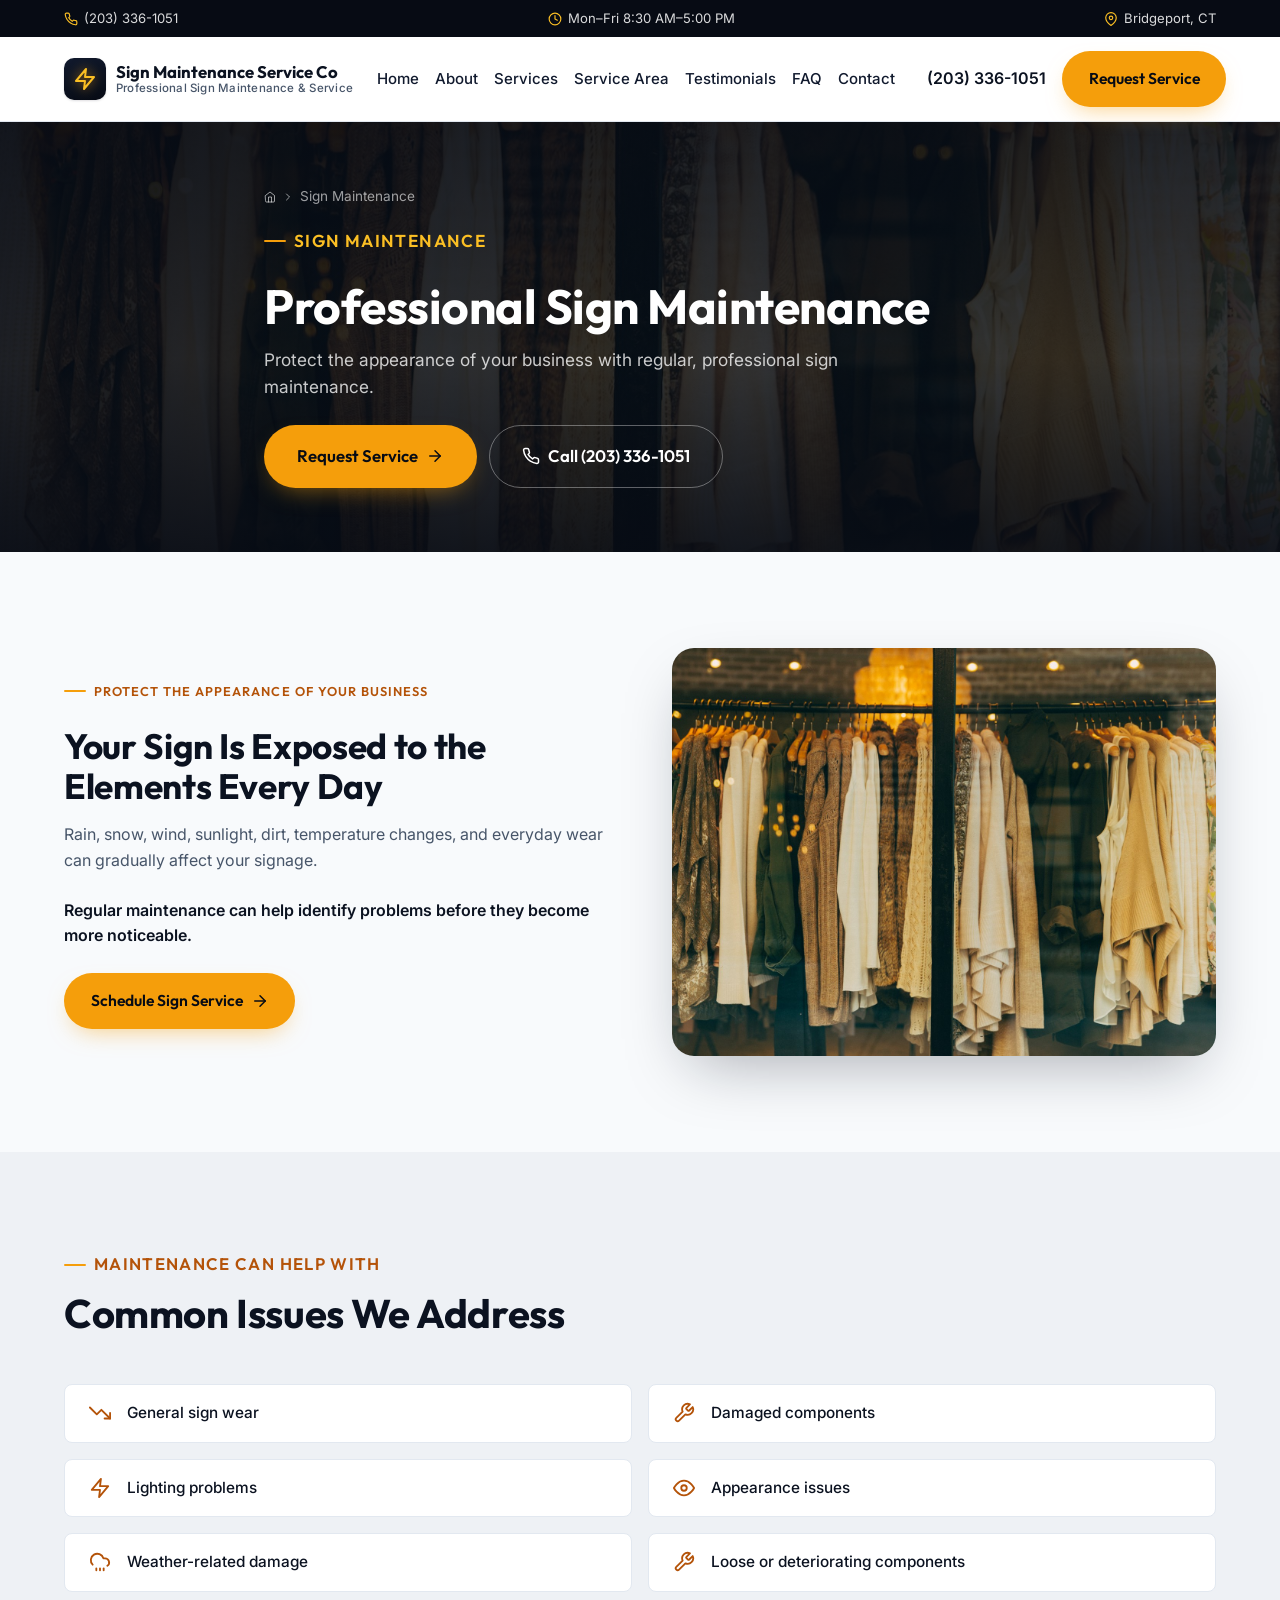
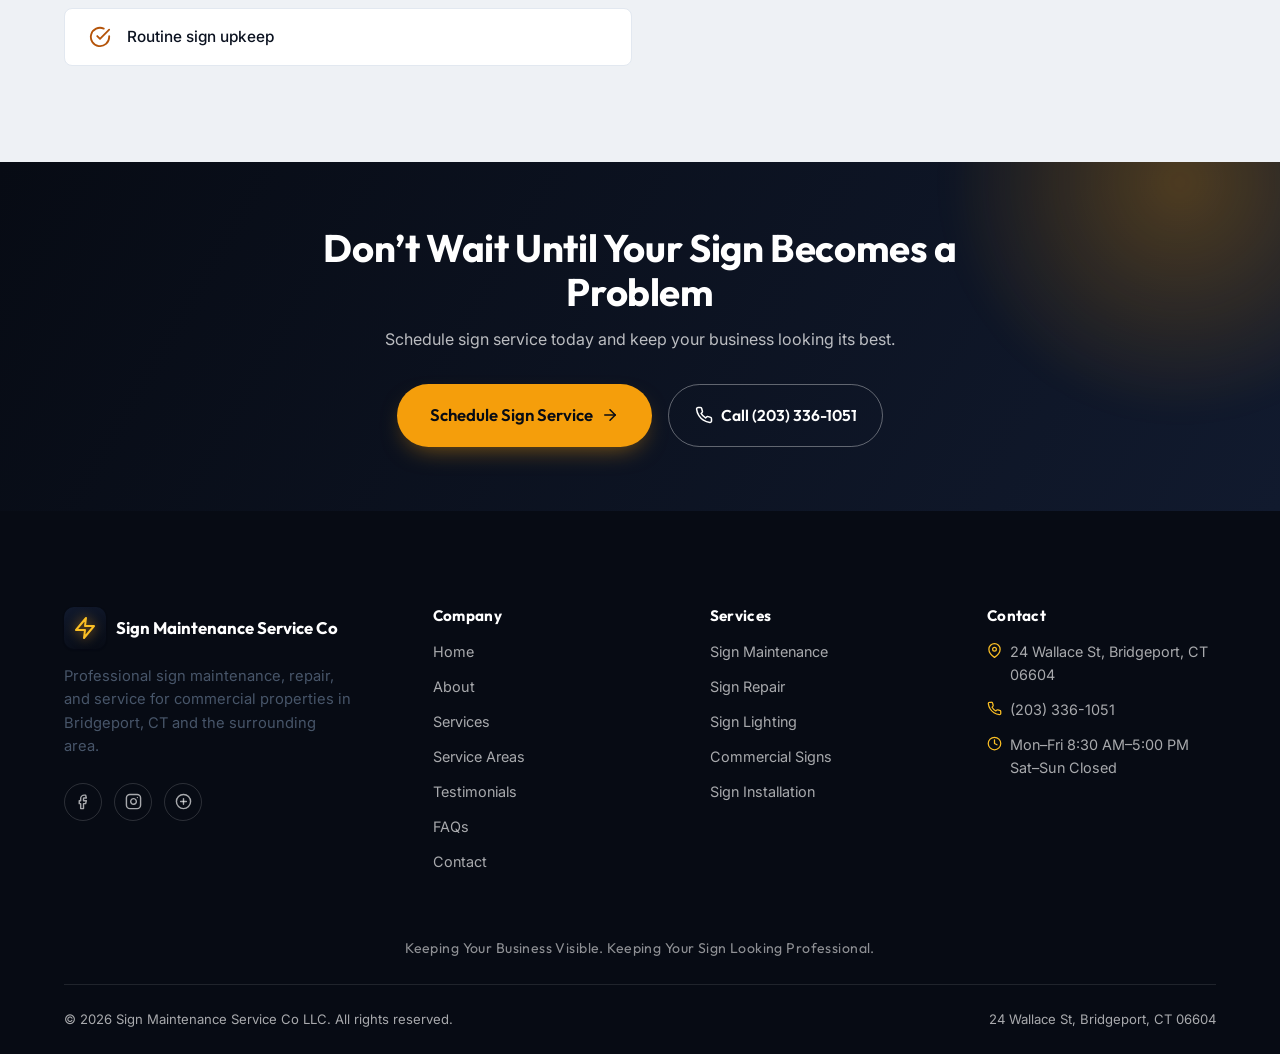
==== sign-maintenance.html @ dc0168ef "Initial commit: Sign Maintenance Service Co LLC website Static marketing site with mobile-responsive" ====
<!DOCTYPE html>
<html lang="en">
<head>
<meta charset="UTF-8" />
  <meta name="viewport" content="width=device-width, initial-scale=1.0" />
  <title>Sign Maintenance Bridgeport CT | Sign Maintenance Service Co LLC</title>
  <meta name="description" content="Professional sign maintenance in Bridgeport, CT. Routine upkeep that helps prevent wear, lighting problems, and weather damage before they become bigger issues." />
  <link rel="canonical" href="https://signmaintenanceservice.com/sign-maintenance.html" />
  <meta property="og:type" content="website" />
  <meta property="og:title" content="Sign Maintenance Bridgeport CT | Sign Maintenance Service Co LLC" />
  <meta property="og:description" content="Professional sign maintenance in Bridgeport, CT. Routine upkeep that helps prevent wear, lighting problems, and weather damage before they become bigger issues." />
  <meta property="og:image" content="images/storefront-night.jpg" />
  <meta name="theme-color" content="#0b1220" />
  <link rel="icon" href="data:image/svg+xml,%3Csvg xmlns='http://www.w3.org/2000/svg' viewBox='0 0 24 24'%3E%3Crect width='24' height='24' rx='6' fill='%230b1220'/%3E%3Cpath d='M8 15l3-8 3 8M9 12.5h4' stroke='%23f59e0b' stroke-width='1.8' fill='none' stroke-linecap='round' stroke-linejoin='round'/%3E%3C/svg%3E" />
  <link rel="preconnect" href="https://fonts.googleapis.com" />
  <link rel="preconnect" href="https://fonts.gstatic.com" crossorigin />
  <link href="https://fonts.googleapis.com/css2?family=Outfit:wght@400;500;600;700;800&family=Inter:wght@400;500;600;700&display=swap" rel="stylesheet" />
  <link rel="stylesheet" href="css/style.css" />
  <noscript><style>.reveal,.reveal-item{opacity:1!important;transform:none!important;}</style></noscript>
</head>
<body>
  <a class="skip-link" href="#main">Skip to content</a>

  <div class="top-strip">
    <div class="container">
      <a class="top-strip__item" href="tel:+12033361051">
        <svg viewBox="0 0 24 24" fill="none" stroke="currentColor" stroke-width="2" stroke-linecap="round" stroke-linejoin="round" aria-hidden="true"><path d="M22 16.92v3a2 2 0 0 1-2.18 2 19.79 19.79 0 0 1-8.63-3.07 19.5 19.5 0 0 1-6-6 19.79 19.79 0 0 1-3.07-8.67A2 2 0 0 1 4.11 2h3a2 2 0 0 1 2 1.72c.127.96.361 1.903.7 2.81a2 2 0 0 1-.45 2.11L8.09 9.91a16 16 0 0 0 6 6l1.27-1.27a2 2 0 0 1 2.11-.45c.907.339 1.85.573 2.81.7A2 2 0 0 1 22 16.92z"/></svg>
        <span>(203) 336-1051</span>
      </a>
      <span class="top-strip__item top-strip__hours">
        <svg viewBox="0 0 24 24" fill="none" stroke="currentColor" stroke-width="2" stroke-linecap="round" stroke-linejoin="round" aria-hidden="true"><circle cx="12" cy="12" r="10"/><polyline points="12 6 12 12 16 14"/></svg>
        <span>Mon&ndash;Fri 8:30 AM&ndash;5:00 PM</span>
      </span>
      <a class="top-strip__item" href="contact.html">
        <svg viewBox="0 0 24 24" fill="none" stroke="currentColor" stroke-width="2" stroke-linecap="round" stroke-linejoin="round" aria-hidden="true"><path d="M21 10c0 7-9 13-9 13s-9-6-9-13a9 9 0 0 1 18 0z"/><circle cx="12" cy="10" r="3"/></svg>
        <span>Bridgeport, CT</span>
      </a>
    </div>
  </div>

  <header class="site-header">
    <div class="container">
      <a class="brand" href="index.html">
        <span class="brand__mark"><svg viewBox="0 0 24 24" fill="none" stroke="currentColor" stroke-width="2" stroke-linecap="round" stroke-linejoin="round" aria-hidden="true"><polygon points="13 2 3 14 12 14 11 22 21 10 12 10 13 2"/></svg></span>
        <span class="brand__text">
          Sign Maintenance Service Co
          <small>Professional Sign Maintenance &amp; Service</small>
        </span>
      </a>

      <nav class="nav-desktop" aria-label="Primary">
        <ul>
            <li><a href="index.html">Home</a></li>
            <li><a href="about.html">About</a></li>
            <li><a href="services.html">Services</a></li>
            <li><a href="service-area.html">Service Area</a></li>
            <li><a href="testimonials.html">Testimonials</a></li>
            <li><a href="faq.html">FAQ</a></li>
            <li><a href="contact.html">Contact</a></li>
        </ul>
      </nav>

      <div class="header-actions">
        <a class="header-call" href="tel:+12033361051">
          <svg viewBox="0 0 24 24" fill="none" stroke="currentColor" stroke-width="2" stroke-linecap="round" stroke-linejoin="round" aria-hidden="true"><path d="M22 16.92v3a2 2 0 0 1-2.18 2 19.79 19.79 0 0 1-8.63-3.07 19.5 19.5 0 0 1-6-6 19.79 19.79 0 0 1-3.07-8.67A2 2 0 0 1 4.11 2h3a2 2 0 0 1 2 1.72c.127.96.361 1.903.7 2.81a2 2 0 0 1-.45 2.11L8.09 9.91a16 16 0 0 0 6 6l1.27-1.27a2 2 0 0 1 2.11-.45c.907.339 1.85.573 2.81.7A2 2 0 0 1 22 16.92z"/></svg>
          <span>(203) 336-1051</span>
        </a>
        <a class="btn btn-primary" href="contact.html">Request Service</a>
        <button class="nav-toggle" aria-label="Open menu" aria-expanded="false" aria-controls="mobile-nav">
          <svg class="icon-open" viewBox="0 0 24 24" fill="none" stroke="currentColor" stroke-width="2" stroke-linecap="round" stroke-linejoin="round" aria-hidden="true"><line x1="3" y1="12" x2="21" y2="12"/><line x1="3" y1="6" x2="21" y2="6"/><line x1="3" y1="18" x2="21" y2="18"/></svg>
          <svg class="icon-close" viewBox="0 0 24 24" fill="none" stroke="currentColor" stroke-width="2" stroke-linecap="round" stroke-linejoin="round" aria-hidden="true"><line x1="18" y1="6" x2="6" y2="18"/><line x1="6" y1="6" x2="18" y2="18"/></svg>
        </button>
      </div>
    </div>
  </header>

  <nav class="mobile-nav" id="mobile-nav" aria-label="Mobile">
    <ul>
            <li><a href="index.html">Home</a></li>
            <li><a href="about.html">About</a></li>
            <li><a href="services.html">Services</a></li>
            <li><a href="service-area.html">Service Area</a></li>
            <li><a href="testimonials.html">Testimonials</a></li>
            <li><a href="faq.html">FAQ</a></li>
            <li><a href="contact.html">Contact</a></li>
    </ul>
    <div class="mobile-nav__cta">
      <a class="btn btn-primary btn-block" href="contact.html">Request Service</a>
      <a class="btn btn-outline btn-block" href="tel:+12033361051"><svg viewBox="0 0 24 24" fill="none" stroke="currentColor" stroke-width="2" stroke-linecap="round" stroke-linejoin="round" aria-hidden="true"><path d="M22 16.92v3a2 2 0 0 1-2.18 2 19.79 19.79 0 0 1-8.63-3.07 19.5 19.5 0 0 1-6-6 19.79 19.79 0 0 1-3.07-8.67A2 2 0 0 1 4.11 2h3a2 2 0 0 1 2 1.72c.127.96.361 1.903.7 2.81a2 2 0 0 1-.45 2.11L8.09 9.91a16 16 0 0 0 6 6l1.27-1.27a2 2 0 0 1 2.11-.45c.907.339 1.85.573 2.81.7A2 2 0 0 1 22 16.92z"/></svg> Call (203) 336-1051</a>
    </div>
  </nav>

  <main id="main">
    <section class="page-banner">
      <div class="page-banner__bg" style="background-image:url('images/storefront-night.jpg')"></div>
      <div class="container">
        <div class="breadcrumb">
          <a href="index.html"><svg viewBox="0 0 24 24" fill="none" stroke="currentColor" stroke-width="2" stroke-linecap="round" stroke-linejoin="round" aria-hidden="true"><path d="M3 9l9-7 9 7v11a2 2 0 0 1-2 2H5a2 2 0 0 1-2-2z"/><polyline points="9 22 9 12 15 12 15 22"/></svg></a>
          <svg viewBox="0 0 24 24" fill="none" stroke="currentColor" stroke-width="2" stroke-linecap="round" stroke-linejoin="round" aria-hidden="true"><polyline points="9 18 15 12 9 6"/></svg>
          <span>Sign Maintenance</span>
        </div>
        <p class="eyebrow">Sign Maintenance</p>
        <h1>Professional Sign Maintenance</h1>
        <p>Protect the appearance of your business with regular, professional sign maintenance.</p>
        <div class="btn-row"><a class="btn btn-primary btn-lg" href="contact.html">Request Service <svg viewBox="0 0 24 24" fill="none" stroke="currentColor" stroke-width="2" stroke-linecap="round" stroke-linejoin="round" aria-hidden="true"><line x1="5" y1="12" x2="19" y2="12"/><polyline points="12 5 19 12 12 19"/></svg></a><a class="btn btn-outline btn-lg" href="tel:+12033361051"><svg viewBox="0 0 24 24" fill="none" stroke="currentColor" stroke-width="2" stroke-linecap="round" stroke-linejoin="round" aria-hidden="true"><path d="M22 16.92v3a2 2 0 0 1-2.18 2 19.79 19.79 0 0 1-8.63-3.07 19.5 19.5 0 0 1-6-6 19.79 19.79 0 0 1-3.07-8.67A2 2 0 0 1 4.11 2h3a2 2 0 0 1 2 1.72c.127.96.361 1.903.7 2.81a2 2 0 0 1-.45 2.11L8.09 9.91a16 16 0 0 0 6 6l1.27-1.27a2 2 0 0 1 2.11-.45c.907.339 1.85.573 2.81.7A2 2 0 0 1 22 16.92z"/></svg> Call (203) 336-1051</a></div>
      </div>
    </section>


    <section class="section">
      <div class="container">
        <div class="split reveal">
          <div class="split__body">
            <p class="eyebrow">Protect the Appearance of Your Business</p>
            <h2>Your Sign Is Exposed to the Elements Every Day</h2>
            <p>Rain, snow, wind, sunlight, dirt, temperature changes, and everyday wear can gradually affect your signage.</p>
            <p style="font-weight:600;color:var(--color-navy-900);">Regular maintenance can help identify problems before they become more noticeable.</p>
            <a class="btn btn-primary" href="contact.html">Schedule Sign Service <svg viewBox="0 0 24 24" fill="none" stroke="currentColor" stroke-width="2" stroke-linecap="round" stroke-linejoin="round" aria-hidden="true"><line x1="5" y1="12" x2="19" y2="12"/><polyline points="12 5 19 12 12 19"/></svg></a>
          </div>
          <div class="split__media">
            <img src="images/storefront-night.jpg" alt="Business signage visible after dark" loading="lazy" width="900" height="675" />
          </div>
        </div>
      </div>
    </section>

    <section class="section section-muted" id="inspection">
      <div class="container">
        <div class="section-head reveal">
          <p class="eyebrow">Maintenance Can Help With</p>
          <h2>Common Issues We Address</h2>
        </div>
        <div class="problem-grid reveal-stagger">
                  <div class="problem-item reveal-item"><svg viewBox="0 0 24 24" fill="none" stroke="currentColor" stroke-width="2" stroke-linecap="round" stroke-linejoin="round" aria-hidden="true"><polyline points="23 18 13.5 8.5 8.5 13.5 1 6"/><polyline points="17 18 23 18 23 12"/></svg><span>General sign wear</span></div>
        <div class="problem-item reveal-item"><svg viewBox="0 0 24 24" fill="none" stroke="currentColor" stroke-width="2" stroke-linecap="round" stroke-linejoin="round" aria-hidden="true"><path d="M14.7 6.3a1 1 0 0 0 0 1.4l1.6 1.6a1 1 0 0 0 1.4 0l3.77-3.77a6 6 0 0 1-7.94 7.94l-6.91 6.91a2.12 2.12 0 0 1-3-3l6.91-6.91a6 6 0 0 1 7.94-7.94z"/></svg><span>Damaged components</span></div>
        <div class="problem-item reveal-item"><svg viewBox="0 0 24 24" fill="none" stroke="currentColor" stroke-width="2" stroke-linecap="round" stroke-linejoin="round" aria-hidden="true"><polygon points="13 2 3 14 12 14 11 22 21 10 12 10 13 2"/></svg><span>Lighting problems</span></div>
        <div class="problem-item reveal-item"><svg viewBox="0 0 24 24" fill="none" stroke="currentColor" stroke-width="2" stroke-linecap="round" stroke-linejoin="round" aria-hidden="true"><path d="M1 12s4-8 11-8 11 8 11 8-4 8-11 8-11-8-11-8z"/><circle cx="12" cy="12" r="3"/></svg><span>Appearance issues</span></div>
        <div class="problem-item reveal-item"><svg viewBox="0 0 24 24" fill="none" stroke="currentColor" stroke-width="2" stroke-linecap="round" stroke-linejoin="round" aria-hidden="true"><path d="M20 16.2A4.5 4.5 0 0 0 17.5 8h-1.8A7 7 0 1 0 4 14.9"/><line x1="8" y1="19" x2="8" y2="21"/><line x1="12" y1="19" x2="12" y2="21"/><line x1="16" y1="19" x2="16" y2="21"/></svg><span>Weather-related damage</span></div>
        <div class="problem-item reveal-item"><svg viewBox="0 0 24 24" fill="none" stroke="currentColor" stroke-width="2" stroke-linecap="round" stroke-linejoin="round" aria-hidden="true"><path d="M14.7 6.3a1 1 0 0 0 0 1.4l1.6 1.6a1 1 0 0 0 1.4 0l3.77-3.77a6 6 0 0 1-7.94 7.94l-6.91 6.91a2.12 2.12 0 0 1-3-3l6.91-6.91a6 6 0 0 1 7.94-7.94z"/></svg><span>Loose or deteriorating components</span></div>
        <div class="problem-item reveal-item"><svg viewBox="0 0 24 24" fill="none" stroke="currentColor" stroke-width="2" stroke-linecap="round" stroke-linejoin="round" aria-hidden="true"><path d="M22 11.08V12a10 10 0 1 1-5.93-9.14"/><polyline points="22 4 12 14.01 9 11.01"/></svg><span>Routine sign upkeep</span></div>
        </div>
      </div>
    </section>

    <section class="cta-band">
      <div class="container reveal">
        <h2>Don&rsquo;t Wait Until Your Sign Becomes a Problem</h2>
        <p>Schedule sign service today and keep your business looking its best.</p>
        <div class="btn-row">
          <a class="btn btn-primary btn-lg" href="contact.html">Schedule Sign Service <svg viewBox="0 0 24 24" fill="none" stroke="currentColor" stroke-width="2" stroke-linecap="round" stroke-linejoin="round" aria-hidden="true"><line x1="5" y1="12" x2="19" y2="12"/><polyline points="12 5 19 12 12 19"/></svg></a>
          <a class="btn btn-outline" href="tel:+12033361051"><svg viewBox="0 0 24 24" fill="none" stroke="currentColor" stroke-width="2" stroke-linecap="round" stroke-linejoin="round" aria-hidden="true"><path d="M22 16.92v3a2 2 0 0 1-2.18 2 19.79 19.79 0 0 1-8.63-3.07 19.5 19.5 0 0 1-6-6 19.79 19.79 0 0 1-3.07-8.67A2 2 0 0 1 4.11 2h3a2 2 0 0 1 2 1.72c.127.96.361 1.903.7 2.81a2 2 0 0 1-.45 2.11L8.09 9.91a16 16 0 0 0 6 6l1.27-1.27a2 2 0 0 1 2.11-.45c.907.339 1.85.573 2.81.7A2 2 0 0 1 22 16.92z"/></svg> Call (203) 336-1051</a>
        </div>
      </div>
    </section>


  </main>
  <footer class="site-footer">
    <div class="container">
      <div class="footer-grid">
        <div class="footer-brand">
          <a class="brand" href="index.html">
            <span class="brand__mark"><svg viewBox="0 0 24 24" fill="none" stroke="currentColor" stroke-width="2" stroke-linecap="round" stroke-linejoin="round" aria-hidden="true"><polygon points="13 2 3 14 12 14 11 22 21 10 12 10 13 2"/></svg></span>
            <span class="brand__text">Sign Maintenance Service Co</span>
          </a>
          <p>Professional sign maintenance, repair, and service for commercial properties in Bridgeport, CT and the surrounding area.</p>
          <div class="footer-social">
            <a href="#" aria-label="Facebook"><svg viewBox="0 0 24 24" fill="none" stroke="currentColor" stroke-width="2" stroke-linecap="round" stroke-linejoin="round" aria-hidden="true"><path d="M15 3h-2a5 5 0 0 0-5 5v3H6v4h2v7h4v-7h3l1-4h-4V8a1 1 0 0 1 1-1h3z"/></svg></a>
            <a href="#" aria-label="Instagram"><svg viewBox="0 0 24 24" fill="none" stroke="currentColor" stroke-width="2" stroke-linecap="round" stroke-linejoin="round" aria-hidden="true"><rect x="2" y="2" width="20" height="20" rx="5"/><path d="M16 11.37A4 4 0 1 1 12.63 8 4 4 0 0 1 16 11.37z"/><line x1="17.5" y1="6.5" x2="17.51" y2="6.5"/></svg></a>
            <a href="#" aria-label="Google Reviews"><svg viewBox="0 0 24 24" fill="none" stroke="currentColor" stroke-width="2" stroke-linecap="round" stroke-linejoin="round" aria-hidden="true"><circle cx="12" cy="12" r="10"/><path d="M8 12h8"/><path d="M12 8v8"/></svg></a>
          </div>
        </div>
        <div class="footer-col">
          <h4>Company</h4>
          <ul>
          <li><a href="index.html">Home</a></li>
          <li><a href="about.html">About</a></li>
          <li><a href="services.html">Services</a></li>
          <li><a href="service-area.html">Service Areas</a></li>
          <li><a href="testimonials.html">Testimonials</a></li>
          <li><a href="faq.html">FAQs</a></li>
          <li><a href="contact.html">Contact</a></li>
          </ul>
        </div>
        <div class="footer-col">
          <h4>Services</h4>
          <ul>
          <li><a href="sign-maintenance.html">Sign Maintenance</a></li>
          <li><a href="sign-repair.html">Sign Repair</a></li>
          <li><a href="sign-lighting.html">Sign Lighting</a></li>
          <li><a href="commercial-signs.html">Commercial Signs</a></li>
          <li><a href="sign-installation.html">Sign Installation</a></li>
          </ul>
        </div>
        <div class="footer-col">
          <h4>Contact</h4>
          <ul>
            <li><svg viewBox="0 0 24 24" fill="none" stroke="currentColor" stroke-width="2" stroke-linecap="round" stroke-linejoin="round" aria-hidden="true"><path d="M21 10c0 7-9 13-9 13s-9-6-9-13a9 9 0 0 1 18 0z"/><circle cx="12" cy="10" r="3"/></svg><span>24 Wallace St, Bridgeport, CT 06604</span></li>
            <li><svg viewBox="0 0 24 24" fill="none" stroke="currentColor" stroke-width="2" stroke-linecap="round" stroke-linejoin="round" aria-hidden="true"><path d="M22 16.92v3a2 2 0 0 1-2.18 2 19.79 19.79 0 0 1-8.63-3.07 19.5 19.5 0 0 1-6-6 19.79 19.79 0 0 1-3.07-8.67A2 2 0 0 1 4.11 2h3a2 2 0 0 1 2 1.72c.127.96.361 1.903.7 2.81a2 2 0 0 1-.45 2.11L8.09 9.91a16 16 0 0 0 6 6l1.27-1.27a2 2 0 0 1 2.11-.45c.907.339 1.85.573 2.81.7A2 2 0 0 1 22 16.92z"/></svg><a href="tel:+12033361051">(203) 336-1051</a></li>
            <li><svg viewBox="0 0 24 24" fill="none" stroke="currentColor" stroke-width="2" stroke-linecap="round" stroke-linejoin="round" aria-hidden="true"><circle cx="12" cy="12" r="10"/><polyline points="12 6 12 12 16 14"/></svg><span>Mon&ndash;Fri 8:30 AM&ndash;5:00 PM<br/>Sat&ndash;Sun Closed</span></li>
          </ul>
        </div>
      </div>
    </div>
    <p class="footer-tagline">Keeping Your Business Visible. Keeping Your Sign Looking Professional.</p>
    <div class="container">
      <div class="footer-bottom">
        <span>&copy; <span id="year"></span> Sign Maintenance Service Co LLC. All rights reserved.</span>
        <span>24 Wallace St, Bridgeport, CT 06604</span>
      </div>
    </div>
  </footer>

  <div class="mobile-call-bar">
    <a href="contact.html"><svg viewBox="0 0 24 24" fill="none" stroke="currentColor" stroke-width="2" stroke-linecap="round" stroke-linejoin="round" aria-hidden="true"><path d="M4 4h16c1.1 0 2 .9 2 2v12c0 1.1-.9 2-2 2H4c-1.1 0-2-.9-2-2V6c0-1.1.9-2 2-2z"/><polyline points="22 6 12 13 2 6"/></svg> Request Service</a>
    <a class="primary" href="tel:+12033361051"><svg viewBox="0 0 24 24" fill="none" stroke="currentColor" stroke-width="2" stroke-linecap="round" stroke-linejoin="round" aria-hidden="true"><path d="M22 16.92v3a2 2 0 0 1-2.18 2 19.79 19.79 0 0 1-8.63-3.07 19.5 19.5 0 0 1-6-6 19.79 19.79 0 0 1-3.07-8.67A2 2 0 0 1 4.11 2h3a2 2 0 0 1 2 1.72c.127.96.361 1.903.7 2.81a2 2 0 0 1-.45 2.11L8.09 9.91a16 16 0 0 0 6 6l1.27-1.27a2 2 0 0 1 2.11-.45c.907.339 1.85.573 2.81.7A2 2 0 0 1 22 16.92z"/></svg> Call Now</a>
  </div>

  <button class="back-to-top" aria-label="Back to top"><svg viewBox="0 0 24 24" fill="none" stroke="currentColor" stroke-width="2" stroke-linecap="round" stroke-linejoin="round" aria-hidden="true"><line x1="12" y1="19" x2="12" y2="5"/><polyline points="5 12 12 5 19 12"/></svg></button>

  <script>document.getElementById('year').textContent = new Date().getFullYear();</script>
  <script src="js/main.js"></script>

</body>
</html>
---- css/style.css ----
/* ==========================================================================
   Sign Maintenance Service Co LLC — Design System
   ========================================================================== */

:root {
  /* Color tokens */
  --color-navy-950: #070b14;
  --color-navy-900: #0b1220;
  --color-navy-800: #111a2e;
  --color-navy-700: #182338;
  --color-navy-600: #263452;
  --color-navy-500: #3a4a6b;
  --color-slate-600: #475569;
  --color-slate-500: #64748b;
  --color-slate-300: #cbd5e1;
  --color-slate-100: #eef1f5;
  --color-white: #ffffff;
  --color-bg: #f8fafc;

  --color-amber-600: #b45309;
  --color-amber-500: #f59e0b;
  --color-amber-400: #fbbf24;
  --color-amber-300: #fcd34d;
  --color-amber-100: #fef3c7;

  --color-primary: var(--color-navy-900);
  --color-on-primary: #ffffff;
  --color-accent: var(--color-amber-500);
  --color-accent-hover: var(--color-amber-600);
  --color-foreground: #0b1220;
  --color-muted: var(--color-slate-600);
  --color-border: #e2e8f0;
  --color-success: #16a34a;
  --color-danger: #dc2626;

  /* Typography */
  --font-display: "Outfit", "Inter", system-ui, sans-serif;
  --font-body: "Inter", system-ui, -apple-system, sans-serif;

  /* Spacing scale */
  --space-1: 0.25rem;
  --space-2: 0.5rem;
  --space-3: 0.75rem;
  --space-4: 1rem;
  --space-5: 1.5rem;
  --space-6: 2rem;
  --space-7: 3rem;
  --space-8: 4rem;
  --space-9: 6rem;
  --space-10: 8rem;

  /* Effects */
  --radius-sm: 8px;
  --radius-md: 14px;
  --radius-lg: 22px;
  --radius-full: 999px;
  --shadow-sm: 0 1px 2px rgba(11, 18, 32, 0.06), 0 1px 3px rgba(11, 18, 32, 0.08);
  --shadow-md: 0 8px 24px -8px rgba(11, 18, 32, 0.18);
  --shadow-lg: 0 24px 64px -20px rgba(11, 18, 32, 0.35);
  --shadow-glow: 0 0 24px rgba(245, 158, 11, 0.45), 0 0 60px rgba(245, 158, 11, 0.18);
  --ease-out: cubic-bezier(0.16, 1, 0.3, 1);
  --dur-fast: 150ms;
  --dur-base: 250ms;
  --dur-slow: 450ms;
  --header-h: 84px;
}

/* ==========================================================================
   Reset
   ========================================================================== */
*, *::before, *::after { box-sizing: border-box; }
* { margin: 0; }
html {
  scroll-behavior: smooth;
  -webkit-text-size-adjust: 100%;
}
@media (prefers-reduced-motion: reduce) {
  html { scroll-behavior: auto; }
  *, *::before, *::after {
    animation-duration: 0.01ms !important;
    animation-iteration-count: 1 !important;
    transition-duration: 0.01ms !important;
    scroll-behavior: auto !important;
  }
}
body {
  font-family: var(--font-body);
  color: var(--color-foreground);
  background: var(--color-bg);
  line-height: 1.6;
  font-size: 16px;
  -webkit-font-smoothing: antialiased;
  overflow-x: hidden;
}
img, picture, video, canvas, svg { display: block; max-width: 100%; }
img { height: auto; }
input, button, textarea, select { font: inherit; color: inherit; }
button { cursor: pointer; }
a { color: inherit; text-decoration: none; }
ul, ol { list-style: none; padding: 0; }
h1, h2, h3, h4 { font-family: var(--font-display); line-height: 1.15; font-weight: 700; letter-spacing: -0.01em; }
p { color: var(--color-muted); }

:focus-visible {
  outline: 3px solid var(--color-amber-400);
  outline-offset: 2px;
  border-radius: 4px;
}

/* ==========================================================================
   Layout helpers
   ========================================================================== */
.container {
  width: 100%;
  max-width: 1200px;
  margin-inline: auto;
  padding-inline: var(--space-5);
}
@media (max-width: 640px) {
  .container { padding-inline: var(--space-4); }
}
.section { padding-block: var(--space-9); }
.section-tight { padding-block: var(--space-7); }
@media (max-width: 768px) {
  .section { padding-block: var(--space-8); }
}
.section-dark {
  background: var(--color-navy-900);
  color: rgba(255, 255, 255, 0.92);
  position: relative;
  overflow: hidden;
}
.section-dark p { color: rgba(255, 255, 255, 0.68); }
.section-muted { background: var(--color-slate-100); }

.grid { display: grid; gap: var(--space-6); }
.grid-2 { grid-template-columns: repeat(2, 1fr); }
.grid-3 { grid-template-columns: repeat(3, 1fr); }
.grid-4 { grid-template-columns: repeat(4, 1fr); }
@media (max-width: 900px) {
  .grid-4 { grid-template-columns: repeat(2, 1fr); }
  .grid-3 { grid-template-columns: repeat(2, 1fr); }
}
@media (max-width: 640px) {
  .grid-2, .grid-3, .grid-4 { grid-template-columns: 1fr; }
}

.eyebrow {
  display: inline-flex;
  align-items: center;
  gap: var(--space-2);
  font-family: var(--font-display);
  font-weight: 600;
  font-size: 0.8rem;
  letter-spacing: 0.08em;
  text-transform: uppercase;
  color: var(--color-accent-hover);
  margin-bottom: var(--space-3);
}
.section-dark .eyebrow { color: var(--color-amber-400); }
.eyebrow::before {
  content: "";
  width: 22px;
  height: 2px;
  background: var(--color-accent);
  border-radius: 2px;
}

.section-head { max-width: 680px; margin-bottom: var(--space-7); }
.section-head.center { margin-inline: auto; text-align: center; }
.section-head h2 { font-size: clamp(1.7rem, 3.4vw, 2.5rem); margin-bottom: var(--space-3); }
.section-head p { font-size: 1.05rem; }

.text-center { text-align: center; }
.visually-hidden {
  position: absolute; width: 1px; height: 1px; overflow: hidden;
  clip: rect(0 0 0 0); white-space: nowrap; border: 0; padding: 0; margin: -1px;
}
.skip-link {
  position: absolute; left: var(--space-4); top: -60px;
  background: var(--color-navy-900); color: #fff; padding: var(--space-3) var(--space-5);
  border-radius: var(--radius-sm); z-index: 200; transition: top var(--dur-base) var(--ease-out);
}
.skip-link:focus { top: var(--space-4); }

/* ==========================================================================
   Buttons
   ========================================================================== */
.btn {
  display: inline-flex;
  align-items: center;
  justify-content: center;
  gap: var(--space-2);
  font-family: var(--font-display);
  font-weight: 600;
  font-size: 0.98rem;
  padding: 0.9rem 1.6rem;
  border-radius: var(--radius-full);
  border: 1px solid transparent;
  transition: transform var(--dur-base) var(--ease-out), box-shadow var(--dur-base) var(--ease-out), background var(--dur-base) var(--ease-out), border-color var(--dur-base) var(--ease-out), color var(--dur-base) var(--ease-out);
  white-space: nowrap;
  min-height: 48px;
}
.btn svg { width: 18px; height: 18px; flex-shrink: 0; }
.btn-primary {
  background: var(--color-accent);
  color: var(--color-navy-950);
  box-shadow: 0 10px 24px -10px rgba(245, 158, 11, 0.55);
}
.btn-primary:hover { background: var(--color-amber-400); transform: translateY(-2px); box-shadow: 0 16px 32px -12px rgba(245, 158, 11, 0.65); }
.btn-primary:active { transform: translateY(0); }
.btn-outline {
  background: transparent;
  border-color: rgba(255, 255, 255, 0.35);
  color: #fff;
}
.btn-outline:hover { border-color: #fff; background: rgba(255, 255, 255, 0.08); transform: translateY(-2px); }
.btn-dark {
  background: var(--color-navy-900);
  color: #fff;
}
.btn-dark:hover { background: var(--color-navy-800); transform: translateY(-2px); }
.btn-block { width: 100%; }
.btn-lg { padding: 1.05rem 2rem; font-size: 1.05rem; }

/* ==========================================================================
   Header / Nav
   ========================================================================== */
.top-strip {
  background: var(--color-navy-950);
  color: rgba(255, 255, 255, 0.85);
  font-size: 0.82rem;
}
.top-strip .container {
  display: flex; align-items: center; justify-content: space-between;
  padding-block: 8px; gap: var(--space-4);
}
.top-strip a { transition: color var(--dur-fast); }
.top-strip a:hover { color: var(--color-amber-400); }
.top-strip__item { display: inline-flex; align-items: center; gap: 6px; }
.top-strip__item svg { width: 14px; height: 14px; color: var(--color-amber-400); }
.top-strip__hours { display: none; }
@media (min-width: 640px) { .top-strip__hours { display: inline-flex; } }

.site-header {
  position: sticky; top: 0; z-index: 100;
  background: rgba(255, 255, 255, 0.92);
  backdrop-filter: blur(10px);
  -webkit-backdrop-filter: blur(10px);
  border-bottom: 1px solid var(--color-border);
  transition: box-shadow var(--dur-base) var(--ease-out), background var(--dur-base) var(--ease-out);
}
.site-header.is-scrolled { box-shadow: var(--shadow-md); }
.site-header .container {
  display: flex; align-items: center; justify-content: space-between;
  min-height: var(--header-h);
  gap: var(--space-5);
}
.brand { display: inline-flex; align-items: center; gap: 10px; font-family: var(--font-display); font-weight: 700; font-size: 1.05rem; color: var(--color-navy-900); line-height: 1.2; flex-shrink: 0; }
.brand__text { white-space: nowrap; }
.brand__mark {
  width: 42px; height: 42px; border-radius: 10px;
  background: linear-gradient(160deg, var(--color-navy-800), var(--color-navy-950));
  display: flex; align-items: center; justify-content: center;
  flex-shrink: 0; position: relative; box-shadow: var(--shadow-sm);
}
.brand__mark svg { width: 24px; height: 24px; color: var(--color-amber-400); filter: drop-shadow(0 0 6px rgba(245, 158, 11, 0.7)); }
.brand__text small { display: block; font-family: var(--font-body); font-weight: 500; font-size: 0.72rem; color: var(--color-muted); letter-spacing: 0.02em; }

.nav-desktop { display: none; }
@media (min-width: 1200px) {
  .nav-desktop { display: flex; align-items: center; gap: var(--space-6); }
}
.nav-desktop ul { display: flex; align-items: center; gap: 16px; }
.nav-desktop a {
  font-weight: 500; font-size: 0.94rem; color: var(--color-navy-800);
  position: relative; padding-block: 6px; white-space: nowrap;
}
.nav-desktop a::after {
  content: ""; position: absolute; left: 0; right: 100%; bottom: 0; height: 2px;
  background: var(--color-accent); border-radius: 2px; transition: right var(--dur-base) var(--ease-out);
}
.nav-desktop a:hover::after, .nav-desktop a[aria-current="page"]::after { right: 0; }
.nav-desktop a[aria-current="page"] { color: var(--color-navy-950); font-weight: 600; }

.header-actions { display: flex; align-items: center; gap: var(--space-3); }
.header-call { display: none; align-items: center; gap: 8px; font-weight: 600; color: var(--color-navy-900); white-space: nowrap; }
@media (min-width: 860px) { .header-call { display: inline-flex; } }
.header-call svg { width: 18px; height: 18px; color: var(--color-accent-hover); }
.header-actions > .btn-primary { display: none; }
@media (min-width: 640px) {
  .header-actions { gap: var(--space-4); }
  .header-actions > .btn-primary { display: inline-flex; }
}

.nav-toggle {
  display: inline-flex; align-items: center; justify-content: center;
  width: 44px; height: 44px; border-radius: var(--radius-sm);
  background: var(--color-navy-900); color: #fff; border: none;
}
@media (min-width: 1200px) { .nav-toggle { display: none; } }
.nav-toggle svg { width: 22px; height: 22px; }
.nav-toggle .icon-close { display: none; }
.nav-toggle[aria-expanded="true"] .icon-open { display: none; }
.nav-toggle[aria-expanded="true"] .icon-close { display: block; }

.mobile-nav {
  position: fixed; inset: 0; top: var(--header-h);
  background: var(--color-navy-950);
  z-index: 90;
  padding: var(--space-6) var(--space-5);
  transform: translateX(100%);
  transition: transform var(--dur-slow) var(--ease-out);
  overflow-y: auto;
}
.mobile-nav.is-open { transform: translateX(0); }
@media (min-width: 1200px) { .mobile-nav { display: none; } }
.mobile-nav ul { display: flex; flex-direction: column; gap: 2px; }
.mobile-nav a {
  display: flex; align-items: center; justify-content: space-between;
  padding: var(--space-4) var(--space-2); font-family: var(--font-display);
  font-size: 1.15rem; font-weight: 600; color: #fff;
  border-bottom: 1px solid rgba(255, 255, 255, 0.08);
}
.mobile-nav a[aria-current="page"] { color: var(--color-amber-400); }
.mobile-nav__cta { margin-top: var(--space-6); display: flex; flex-direction: column; gap: var(--space-3); }
body.nav-locked { overflow: hidden; }

/* ==========================================================================
   Announcement bar
   ========================================================================== */
.announce {
  background: linear-gradient(90deg, var(--color-amber-500), var(--color-amber-400));
  color: var(--color-navy-950);
}
.announce .container {
  display: flex; flex-wrap: wrap; align-items: center; justify-content: center;
  gap: var(--space-2) var(--space-6); padding-block: var(--space-3); text-align: center;
}
.announce strong { font-family: var(--font-display); font-size: 0.95rem; letter-spacing: 0.02em; }
.announce span { font-size: 0.88rem; opacity: 0.85; }
.announce a.btn { padding: 0.55rem 1.2rem; min-height: auto; }

/* ==========================================================================
   Hero — home (split layout with SVG sign)
   ========================================================================== */
.hero {
  position: relative;
  background: radial-gradient(circle at 15% 20%, rgba(245, 158, 11, 0.14), transparent 45%),
              linear-gradient(180deg, var(--color-navy-950), var(--color-navy-900) 55%, var(--color-navy-800));
  color: #fff;
  overflow: hidden;
  padding-block: var(--space-9);
}
.hero::after {
  content: "";
  position: absolute; inset: 0;
  background-image: radial-gradient(rgba(255,255,255,0.06) 1px, transparent 1px);
  background-size: 26px 26px;
  mask-image: linear-gradient(180deg, transparent, rgba(0,0,0,0.5) 40%, transparent);
  pointer-events: none;
}
.hero .container {
  position: relative; z-index: 1;
  display: grid; grid-template-columns: 1.05fr 0.95fr; gap: var(--space-8); align-items: center;
}
@media (max-width: 940px) {
  .hero .container { grid-template-columns: 1fr; text-align: center; }
  .hero-visual { order: -1; }
}
.hero-copy h1 { font-size: clamp(2.1rem, 5vw, 3.4rem); margin-bottom: var(--space-4); }
.hero-copy h1 .accent { color: var(--color-amber-400); }
.hero-copy .lede { font-size: 1.15rem; color: rgba(255,255,255,0.72); margin-bottom: var(--space-3); max-width: 54ch; }
.hero-copy p { color: rgba(255,255,255,0.68); margin-bottom: var(--space-6); max-width: 56ch; }
@media (max-width: 940px) { .hero-copy .lede, .hero-copy p { margin-inline: auto; } }
.hero-actions { display: flex; flex-wrap: wrap; gap: var(--space-4); }
@media (max-width: 940px) { .hero-actions { justify-content: center; } }
.hero-trustbar { display: flex; flex-wrap: wrap; gap: var(--space-6); margin-top: var(--space-7); }
@media (max-width: 940px) { .hero-trustbar { justify-content: center; } }
.hero-trustbar .stat strong { display: block; font-family: var(--font-display); font-size: 1.5rem; color: var(--color-amber-400); }
.hero-trustbar .stat span { font-size: 0.82rem; color: rgba(255,255,255,0.6); }

/* ==========================================================================
   Illuminated sign SVG graphic
   ========================================================================== */
.sign-graphic { display: flex; justify-content: center; }
.sign-graphic svg { width: 100%; max-width: 460px; height: auto; }
.sign-glow-text {
  font-family: var(--font-display); font-weight: 700;
  animation: flicker 4.5s ease-in-out infinite;
}
.sign-tube {
  fill: none; stroke: var(--color-amber-400); stroke-width: 3;
  stroke-linecap: round; filter: drop-shadow(0 0 6px rgba(251, 191, 36, 0.9)) drop-shadow(0 0 16px rgba(245, 158, 11, 0.55));
  animation: flicker 4.5s ease-in-out infinite;
}
.sign-box { fill: var(--color-navy-800); stroke: var(--color-navy-600); stroke-width: 2; }
.sign-bolt { fill: var(--color-navy-600); }
.sign-led { fill: var(--color-amber-400); filter: drop-shadow(0 0 4px rgba(251,191,36,0.9)); animation: pulse-dot 2.4s ease-in-out infinite; }
.sign-led:nth-child(odd) { animation-delay: 0.6s; }
@keyframes flicker {
  0%, 92%, 100% { opacity: 1; }
  93% { opacity: 0.4; }
  94% { opacity: 1; }
  95% { opacity: 0.55; }
  96% { opacity: 1; }
}
@keyframes pulse-dot {
  0%, 100% { opacity: 0.5; transform: scale(0.9); }
  50% { opacity: 1; transform: scale(1.1); }
}
@media (prefers-reduced-motion: reduce) {
  .sign-glow-text, .sign-tube, .sign-led { animation: none !important; opacity: 1 !important; }
}

/* ==========================================================================
   Page banner (interior hero with photo)
   ========================================================================== */
.page-banner {
  position: relative; color: #fff; overflow: hidden;
  padding-block: var(--space-8);
  background-color: var(--color-navy-900);
}
.page-banner__bg {
  position: absolute; inset: 0; z-index: 0;
  background-size: cover; background-position: center;
  transform: scale(1.02);
}
.page-banner__bg::after {
  content: ""; position: absolute; inset: 0;
  background: linear-gradient(180deg, rgba(7,11,20,0.88), rgba(7,11,20,0.78) 55%, rgba(7,11,20,0.94)),
              linear-gradient(100deg, rgba(7,11,20,0.55), transparent 55%);
}
.page-banner .container { position: relative; z-index: 1; max-width: 800px; }
.page-banner .eyebrow { color: var(--color-amber-400); }
.page-banner h1 { font-size: clamp(1.9rem, 4.2vw, 3rem); margin-bottom: var(--space-3); }
.page-banner p { color: rgba(255,255,255,0.78); font-size: 1.08rem; max-width: 60ch; margin-bottom: var(--space-5); }
.page-banner .btn-row { display: flex; flex-wrap: wrap; gap: var(--space-3); }
.breadcrumb { display: flex; align-items: center; gap: 6px; font-size: 0.85rem; color: rgba(255,255,255,0.6); margin-bottom: var(--space-4); }
.breadcrumb a:hover { color: var(--color-amber-400); }
.breadcrumb svg { width: 12px; height: 12px; }

/* ==========================================================================
   Cards
   ========================================================================== */
.card {
  background: #fff; border: 1px solid var(--color-border); border-radius: var(--radius-md);
  padding: var(--space-6); box-shadow: var(--shadow-sm);
  transition: transform var(--dur-base) var(--ease-out), box-shadow var(--dur-base) var(--ease-out), border-color var(--dur-base) var(--ease-out);
}
.card:hover { transform: translateY(-6px); box-shadow: var(--shadow-md); border-color: transparent; }

.service-card { display: flex; flex-direction: column; gap: var(--space-4); height: 100%; }
.service-card__icon {
  width: 56px; height: 56px; border-radius: var(--radius-sm);
  background: linear-gradient(160deg, var(--color-navy-900), var(--color-navy-700));
  display: flex; align-items: center; justify-content: center;
  transition: transform var(--dur-base) var(--ease-out);
}
.service-card:hover .service-card__icon { transform: scale(1.08) rotate(-4deg); }
.service-card__icon svg { width: 28px; height: 28px; color: var(--color-amber-400); }
.service-card h3 { font-size: 1.15rem; margin-bottom: var(--space-2); }
.service-card p { font-size: 0.95rem; flex-grow: 1; }
.service-card__link { display: inline-flex; align-items: center; gap: 6px; font-weight: 600; color: var(--color-navy-900); font-size: 0.9rem; margin-top: var(--space-2); }
.service-card__link svg { width: 16px; height: 16px; transition: transform var(--dur-base) var(--ease-out); color: var(--color-accent-hover); }
.service-card:hover .service-card__link svg { transform: translateX(4px); }

.why-card { text-align: left; }
.why-card__icon { width: 48px; height: 48px; border-radius: var(--radius-full); background: var(--color-amber-100); display: flex; align-items: center; justify-content: center; margin-bottom: var(--space-4); }
.why-card__icon svg { width: 24px; height: 24px; color: var(--color-amber-600); }
.why-card h3 { font-size: 1.05rem; margin-bottom: var(--space-2); color: var(--color-navy-900); }
.why-card p { font-size: 0.93rem; }

.list-check { display: flex; flex-direction: column; gap: var(--space-3); }
.list-check li { display: flex; align-items: flex-start; gap: var(--space-3); font-size: 0.98rem; color: var(--color-foreground); }
.list-check li svg { width: 20px; height: 20px; color: var(--color-accent-hover); flex-shrink: 0; margin-top: 2px; }
.section-dark .list-check li { color: rgba(255,255,255,0.85); }
.section-dark .list-check li svg { color: var(--color-amber-400); }

/* ==========================================================================
   Feature split (image + text)
   ========================================================================== */
.split {
  display: grid; grid-template-columns: 1fr 1fr; gap: var(--space-8); align-items: center;
}
@media (max-width: 860px) { .split { grid-template-columns: 1fr; } }
.split.reverse .split__media { order: 2; }
@media (max-width: 860px) { .split.reverse .split__media { order: -1; } }
.split__media { position: relative; border-radius: var(--radius-lg); overflow: hidden; box-shadow: var(--shadow-lg); }
.split__media img { width: 100%; height: 100%; object-fit: cover; aspect-ratio: 4 / 3; transition: transform 600ms var(--ease-out); }
.split__media:hover img { transform: scale(1.04); }
.split__media-badge {
  position: absolute; bottom: var(--space-4); left: var(--space-4);
  background: rgba(7,11,20,0.85); backdrop-filter: blur(6px);
  color: #fff; padding: var(--space-3) var(--space-4); border-radius: var(--radius-sm);
  display: flex; align-items: center; gap: var(--space-3); font-size: 0.85rem;
}
.split__media-badge svg { width: 22px; height: 22px; color: var(--color-amber-400); }
.split__body h2 { font-size: clamp(1.6rem, 3vw, 2.2rem); margin-bottom: var(--space-4); }
.split__body p { margin-bottom: var(--space-5); }

/* ==========================================================================
   Process steps
   ========================================================================== */
.steps { display: grid; grid-template-columns: repeat(4, 1fr); gap: var(--space-5); counter-reset: step; }
@media (max-width: 900px) { .steps { grid-template-columns: repeat(2, 1fr); } }
@media (max-width: 560px) { .steps { grid-template-columns: 1fr; } }
.step { position: relative; padding: var(--space-6) var(--space-5); background: #fff; border: 1px solid var(--color-border); border-radius: var(--radius-md); }
.step__num {
  counter-increment: step;
  font-family: var(--font-display); font-weight: 700; font-size: 1.6rem;
  color: var(--color-amber-500); display: block; margin-bottom: var(--space-3);
}
.step__num::before { content: counter(step, decimal-leading-zero); }
.step h3 { font-size: 1.05rem; margin-bottom: var(--space-2); }
.step p { font-size: 0.92rem; }

/* ==========================================================================
   Testimonials
   ========================================================================== */
.testimonial-card {
  background: #fff; border: 1px solid var(--color-border); border-radius: var(--radius-md);
  padding: var(--space-6); display: flex; flex-direction: column; gap: var(--space-4); height: 100%;
}
.testimonial-card__stars { display: flex; gap: 3px; color: var(--color-amber-500); }
.testimonial-card__stars svg { width: 18px; height: 18px; }
.testimonial-card blockquote { font-size: 1.02rem; color: var(--color-foreground); font-weight: 500; flex-grow: 1; }
.testimonial-card__meta { display: flex; align-items: center; gap: var(--space-3); }
.testimonial-card__avatar {
  width: 40px; height: 40px; border-radius: 50%;
  background: var(--color-navy-900); color: var(--color-amber-400);
  display: flex; align-items: center; justify-content: center; font-family: var(--font-display); font-weight: 700;
}
.testimonial-card__meta strong { display: block; font-size: 0.92rem; color: var(--color-navy-900); }
.testimonial-card__meta span { font-size: 0.82rem; color: var(--color-muted); }
.testimonial-card__photo { border-radius: var(--radius-sm); overflow: hidden; margin-top: var(--space-2); }
.testimonial-card__photo img { aspect-ratio: 16/9; object-fit: cover; }

/* ==========================================================================
   Problem list (icon rows) used on repair/maintenance pages
   ========================================================================== */
.problem-grid { display: grid; grid-template-columns: repeat(2, 1fr); gap: var(--space-4); }
@media (max-width: 640px) { .problem-grid { grid-template-columns: 1fr; } }
.problem-item {
  display: flex; align-items: center; gap: var(--space-4);
  background: #fff; border: 1px solid var(--color-border); border-radius: var(--radius-sm);
  padding: var(--space-4) var(--space-5); font-weight: 500; font-size: 0.96rem;
  transition: border-color var(--dur-base) var(--ease-out), transform var(--dur-base) var(--ease-out);
}
.problem-item:hover { border-color: var(--color-amber-400); transform: translateX(4px); }
.problem-item svg { width: 22px; height: 22px; color: var(--color-amber-600); flex-shrink: 0; }

/* ==========================================================================
   CTA band
   ========================================================================== */
.cta-band {
  position: relative; overflow: hidden;
  background: linear-gradient(120deg, var(--color-navy-950), var(--color-navy-800));
  color: #fff; text-align: center; padding-block: var(--space-8);
}
.cta-band::before {
  content: ""; position: absolute; width: 480px; height: 480px; border-radius: 50%;
  background: radial-gradient(circle, rgba(245,158,11,0.28), transparent 70%);
  top: -220px; right: -140px; filter: blur(10px);
}
.cta-band .container { position: relative; z-index: 1; max-width: 700px; }
.cta-band h2 { font-size: clamp(1.7rem, 3.6vw, 2.4rem); margin-bottom: var(--space-3); }
.cta-band p { color: rgba(255,255,255,0.72); margin-bottom: var(--space-6); }
.cta-band .btn-row { display: flex; flex-wrap: wrap; gap: var(--space-4); justify-content: center; }

/* ==========================================================================
   Service areas
   ========================================================================== */
.area-chip-row { display: flex; flex-wrap: wrap; gap: var(--space-3); }
.area-chip {
  display: inline-flex; align-items: center; gap: 8px;
  background: #fff; border: 1px solid var(--color-border); border-radius: var(--radius-full);
  padding: 0.6rem 1.1rem; font-weight: 500; font-size: 0.92rem;
  transition: all var(--dur-base) var(--ease-out);
}
.area-chip:hover { background: var(--color-navy-900); color: #fff; border-color: var(--color-navy-900); transform: translateY(-2px); }
.area-chip svg { width: 15px; height: 15px; color: var(--color-accent-hover); }
.area-chip:hover svg { color: var(--color-amber-400); }
.area-note {
  margin-top: var(--space-6); padding: var(--space-5); border-radius: var(--radius-md);
  background: var(--color-amber-100); border: 1px solid var(--color-amber-300);
  font-size: 0.92rem; color: #713f12; display: flex; gap: var(--space-3);
}
.area-note svg { width: 20px; height: 20px; flex-shrink: 0; color: var(--color-amber-600); }

.local-topics { display: flex; flex-wrap: wrap; gap: var(--space-3); margin-top: var(--space-5); }
.local-topics span {
  font-size: 0.85rem; color: var(--color-muted); background: #fff;
  border: 1px dashed var(--color-border); border-radius: var(--radius-full); padding: 0.4rem 0.9rem;
}

/* ==========================================================================
   FAQ accordion
   ========================================================================== */
.faq-list { display: flex; flex-direction: column; gap: var(--space-3); max-width: 820px; margin-inline: auto; }
.faq-item { background: #fff; border: 1px solid var(--color-border); border-radius: var(--radius-md); overflow: hidden; }
.faq-item__q {
  width: 100%; display: flex; align-items: center; justify-content: space-between; gap: var(--space-4);
  padding: var(--space-5) var(--space-6); background: none; border: none; text-align: left;
  font-family: var(--font-display); font-weight: 600; font-size: 1.02rem; color: var(--color-navy-900);
}
.faq-item__q .plus {
  width: 32px; height: 32px; border-radius: 50%; background: var(--color-slate-100);
  display: flex; align-items: center; justify-content: center; flex-shrink: 0; position: relative;
  transition: transform var(--dur-base) var(--ease-out), background var(--dur-base) var(--ease-out);
}
.faq-item__q .plus::before, .faq-item__q .plus::after {
  content: ""; position: absolute; background: var(--color-navy-900); border-radius: 2px; transition: transform var(--dur-base) var(--ease-out), opacity var(--dur-base) var(--ease-out);
}
.faq-item__q .plus::before { width: 14px; height: 2px; }
.faq-item__q .plus::after { width: 2px; height: 14px; }
.faq-item[open] .faq-item__q .plus { background: var(--color-accent); transform: rotate(180deg); }
.faq-item[open] .faq-item__q .plus::after { opacity: 0; }
.faq-item__a { padding: 0 var(--space-6) var(--space-5); font-size: 0.97rem; color: var(--color-muted); }
.faq-item summary { list-style: none; cursor: pointer; }
.faq-item summary::-webkit-details-marker { display: none; }
.faq-item__a-inner {
  animation: faqOpen var(--dur-base) var(--ease-out);
}
@keyframes faqOpen { from { opacity: 0; transform: translateY(-4px); } to { opacity: 1; transform: translateY(0); } }

/* ==========================================================================
   Contact page
   ========================================================================== */
.contact-grid { display: grid; grid-template-columns: 1fr 1.15fr; gap: var(--space-8); align-items: start; }
@media (max-width: 900px) { .contact-grid { grid-template-columns: 1fr; } }
.contact-info-card {
  background: var(--color-navy-900); color: #fff; border-radius: var(--radius-lg);
  padding: var(--space-7); position: relative; overflow: hidden;
}
.contact-info-card::before {
  content: ""; position: absolute; inset: 0;
  background-image: url("../images/dark-texture.jpg"); background-size: cover; background-position: center;
  opacity: 0.14; mix-blend-mode: luminosity;
}
.contact-info-card > * { position: relative; z-index: 1; }
.contact-info-row { display: flex; align-items: flex-start; gap: var(--space-4); padding-block: var(--space-4); border-bottom: 1px solid rgba(255,255,255,0.1); }
.contact-info-row:last-of-type { border-bottom: none; }
.contact-info-row svg { width: 22px; height: 22px; color: var(--color-amber-400); flex-shrink: 0; margin-top: 2px; }
.contact-info-row strong { display: block; font-size: 0.98rem; margin-bottom: 2px; }
.contact-info-row span, .contact-info-row a { font-size: 0.92rem; color: rgba(255,255,255,0.7); }
.contact-info-row a:hover { color: var(--color-amber-400); }
.hours-table { width: 100%; margin-top: var(--space-3); font-size: 0.9rem; }
.hours-table tr { border-bottom: 1px solid rgba(255,255,255,0.08); }
.hours-table td { padding: 6px 0; color: rgba(255,255,255,0.75); }
.hours-table td:last-child { text-align: right; font-weight: 600; color: #fff; }

.form-card { background: #fff; border: 1px solid var(--color-border); border-radius: var(--radius-lg); padding: var(--space-7); box-shadow: var(--shadow-md); }
.form-row { display: grid; grid-template-columns: 1fr 1fr; gap: var(--space-4); }
@media (max-width: 560px) { .form-row { grid-template-columns: 1fr; } }
.field { margin-bottom: var(--space-5); }
.field label { display: block; font-weight: 600; font-size: 0.9rem; margin-bottom: 6px; color: var(--color-navy-900); }
.field .req { color: var(--color-accent-hover); }
.field input, .field select, .field textarea {
  width: 100%; padding: 0.85rem 1rem; border-radius: var(--radius-sm);
  border: 1.5px solid var(--color-border); background: #fbfcfd; font-size: 0.96rem;
  transition: border-color var(--dur-fast), box-shadow var(--dur-fast);
}
.field input:hover, .field select:hover, .field textarea:hover { border-color: var(--color-slate-300); }
.field input:focus, .field select:focus, .field textarea:focus {
  outline: none; border-color: var(--color-accent); box-shadow: 0 0 0 4px rgba(245, 158, 11, 0.15);
}
.field textarea { resize: vertical; min-height: 120px; }
.field-error { color: var(--color-danger); font-size: 0.82rem; margin-top: 6px; display: none; }
.field.has-error input, .field.has-error select, .field.has-error textarea { border-color: var(--color-danger); }
.field.has-error .field-error { display: block; }
.form-note { font-size: 0.82rem; color: var(--color-muted); margin-top: var(--space-3); text-align: center; }
.form-success {
  display: none; text-align: center; padding: var(--space-8) var(--space-5);
}
.form-success.is-visible { display: block; animation: faqOpen var(--dur-slow) var(--ease-out); }
.form-success__icon {
  width: 68px; height: 68px; border-radius: 50%; background: var(--color-amber-100);
  display: flex; align-items: center; justify-content: center; margin: 0 auto var(--space-5);
}
.form-success__icon svg { width: 34px; height: 34px; color: var(--color-amber-600); }
.form-success h3 { font-size: 1.3rem; margin-bottom: var(--space-2); }
.contact-form.is-submitted .contact-form__fields { display: none; }

.map-embed { border-radius: var(--radius-lg); overflow: hidden; margin-top: var(--space-7); border: 1px solid var(--color-border); box-shadow: var(--shadow-sm); }
.map-embed iframe { width: 100%; height: 380px; border: 0; display: block; }

/* ==========================================================================
   Footer
   ========================================================================== */
.site-footer { background: var(--color-navy-950); color: rgba(255,255,255,0.65); padding-top: var(--space-9); }
.footer-grid { display: grid; grid-template-columns: 1.4fr repeat(3, 1fr); gap: var(--space-7); padding-bottom: var(--space-8); }
@media (max-width: 900px) { .footer-grid { grid-template-columns: 1fr 1fr; } }
@media (max-width: 560px) { .footer-grid { grid-template-columns: 1fr; } }
.footer-brand .brand { color: #fff; margin-bottom: var(--space-4); }
.footer-brand p { max-width: 32ch; font-size: 0.92rem; }
.footer-social { display: flex; gap: var(--space-3); margin-top: var(--space-5); }
.footer-social a {
  width: 38px; height: 38px; border-radius: 50%; border: 1px solid rgba(255,255,255,0.15);
  display: flex; align-items: center; justify-content: center; transition: all var(--dur-base) var(--ease-out);
}
.footer-social a:hover { background: var(--color-accent); border-color: var(--color-accent); transform: translateY(-3px); }
.footer-social svg { width: 17px; height: 17px; }
.footer-col h4 { font-family: var(--font-display); color: #fff; font-size: 0.95rem; margin-bottom: var(--space-4); letter-spacing: 0.02em; }
.footer-col ul { display: flex; flex-direction: column; gap: var(--space-3); }
.footer-col a { font-size: 0.9rem; transition: color var(--dur-fast); }
.footer-col a:hover { color: var(--color-amber-400); }
.footer-col li { display: flex; align-items: flex-start; gap: 8px; font-size: 0.9rem; }
.footer-col li svg { width: 15px; height: 15px; color: var(--color-amber-400); flex-shrink: 0; margin-top: 3px; }
.footer-bottom {
  border-top: 1px solid rgba(255,255,255,0.1); padding-block: var(--space-5);
  display: flex; flex-wrap: wrap; align-items: center; justify-content: space-between; gap: var(--space-3);
  font-size: 0.82rem;
}
.footer-tagline { text-align: center; padding-bottom: var(--space-5); font-family: var(--font-display); color: rgba(255,255,255,0.55); font-size: 0.88rem; letter-spacing: 0.03em; }

/* ==========================================================================
   Back to top
   ========================================================================== */
.back-to-top {
  position: fixed; right: var(--space-5); bottom: var(--space-5); z-index: 80;
  width: 48px; height: 48px; border-radius: 50%; background: var(--color-navy-900); color: #fff;
  display: flex; align-items: center; justify-content: center; border: none; box-shadow: var(--shadow-md);
  opacity: 0; visibility: hidden; transform: translateY(10px);
  transition: all var(--dur-base) var(--ease-out);
}
.back-to-top.is-visible { opacity: 1; visibility: visible; transform: translateY(0); }
.back-to-top:hover { background: var(--color-accent); color: var(--color-navy-950); }
.back-to-top svg { width: 20px; height: 20px; }

/* mobile sticky call bar */
.mobile-call-bar {
  position: fixed; left: 0; right: 0; bottom: 0; z-index: 70;
  display: flex; background: var(--color-navy-950); border-top: 1px solid rgba(255,255,255,0.1);
}
@media (min-width: 640px) { .mobile-call-bar { display: none; } }
.mobile-call-bar a {
  flex: 1; display: flex; align-items: center; justify-content: center; gap: 8px;
  padding: 14px; font-weight: 600; font-size: 0.92rem; color: #fff;
}
.mobile-call-bar a.primary { background: var(--color-accent); color: var(--color-navy-950); }
.mobile-call-bar svg { width: 18px; height: 18px; }
body.has-mobile-bar { padding-bottom: 62px; }
@media (min-width: 640px) { body.has-mobile-bar { padding-bottom: 0; } }
@media (max-width: 360px) {
  .mobile-call-bar a { padding: 12px 8px; font-size: 0.82rem; gap: 6px; }
}

/* ==========================================================================
   Scroll reveal
   ========================================================================== */
.reveal { opacity: 0; transform: translateY(24px); transition: opacity 700ms var(--ease-out), transform 700ms var(--ease-out); }
.reveal.in-view { opacity: 1; transform: translateY(0); }
.reveal-stagger.in-view .reveal-item { opacity: 1; transform: translateY(0); }
.reveal-item { opacity: 0; transform: translateY(20px); transition: opacity 600ms var(--ease-out), transform 600ms var(--ease-out); }
.reveal-item:nth-child(1) { transition-delay: 0ms; }
.reveal-item:nth-child(2) { transition-delay: 80ms; }
.reveal-item:nth-child(3) { transition-delay: 160ms; }
.reveal-item:nth-child(4) { transition-delay: 240ms; }
.reveal-item:nth-child(5) { transition-delay: 320ms; }
.reveal-item:nth-child(6) { transition-delay: 400ms; }
@media (prefers-reduced-motion: reduce) {
  .reveal, .reveal-item { opacity: 1 !important; transform: none !important; }
}

/* ==========================================================================
   Misc
   ========================================================================== */
.divider-fade { height: 1px; background: linear-gradient(90deg, transparent, var(--color-border), transparent); }
.badge-row { display: flex; flex-wrap: wrap; gap: var(--space-3); align-items: center; }
.badge {
  display: inline-flex; align-items: center; gap: 6px; font-size: 0.82rem; font-weight: 600;
  color: var(--color-navy-800); background: var(--color-slate-100); border-radius: var(--radius-full);
  padding: 0.4rem 0.85rem;
}
.badge svg { width: 14px; height: 14px; color: var(--color-accent-hover); }

.logo-strip { display: flex; flex-wrap: wrap; gap: var(--space-7); align-items: center; justify-content: center; opacity: 0.75; }
.logo-strip span { font-family: var(--font-display); font-weight: 600; color: var(--color-slate-500); font-size: 0.95rem; }
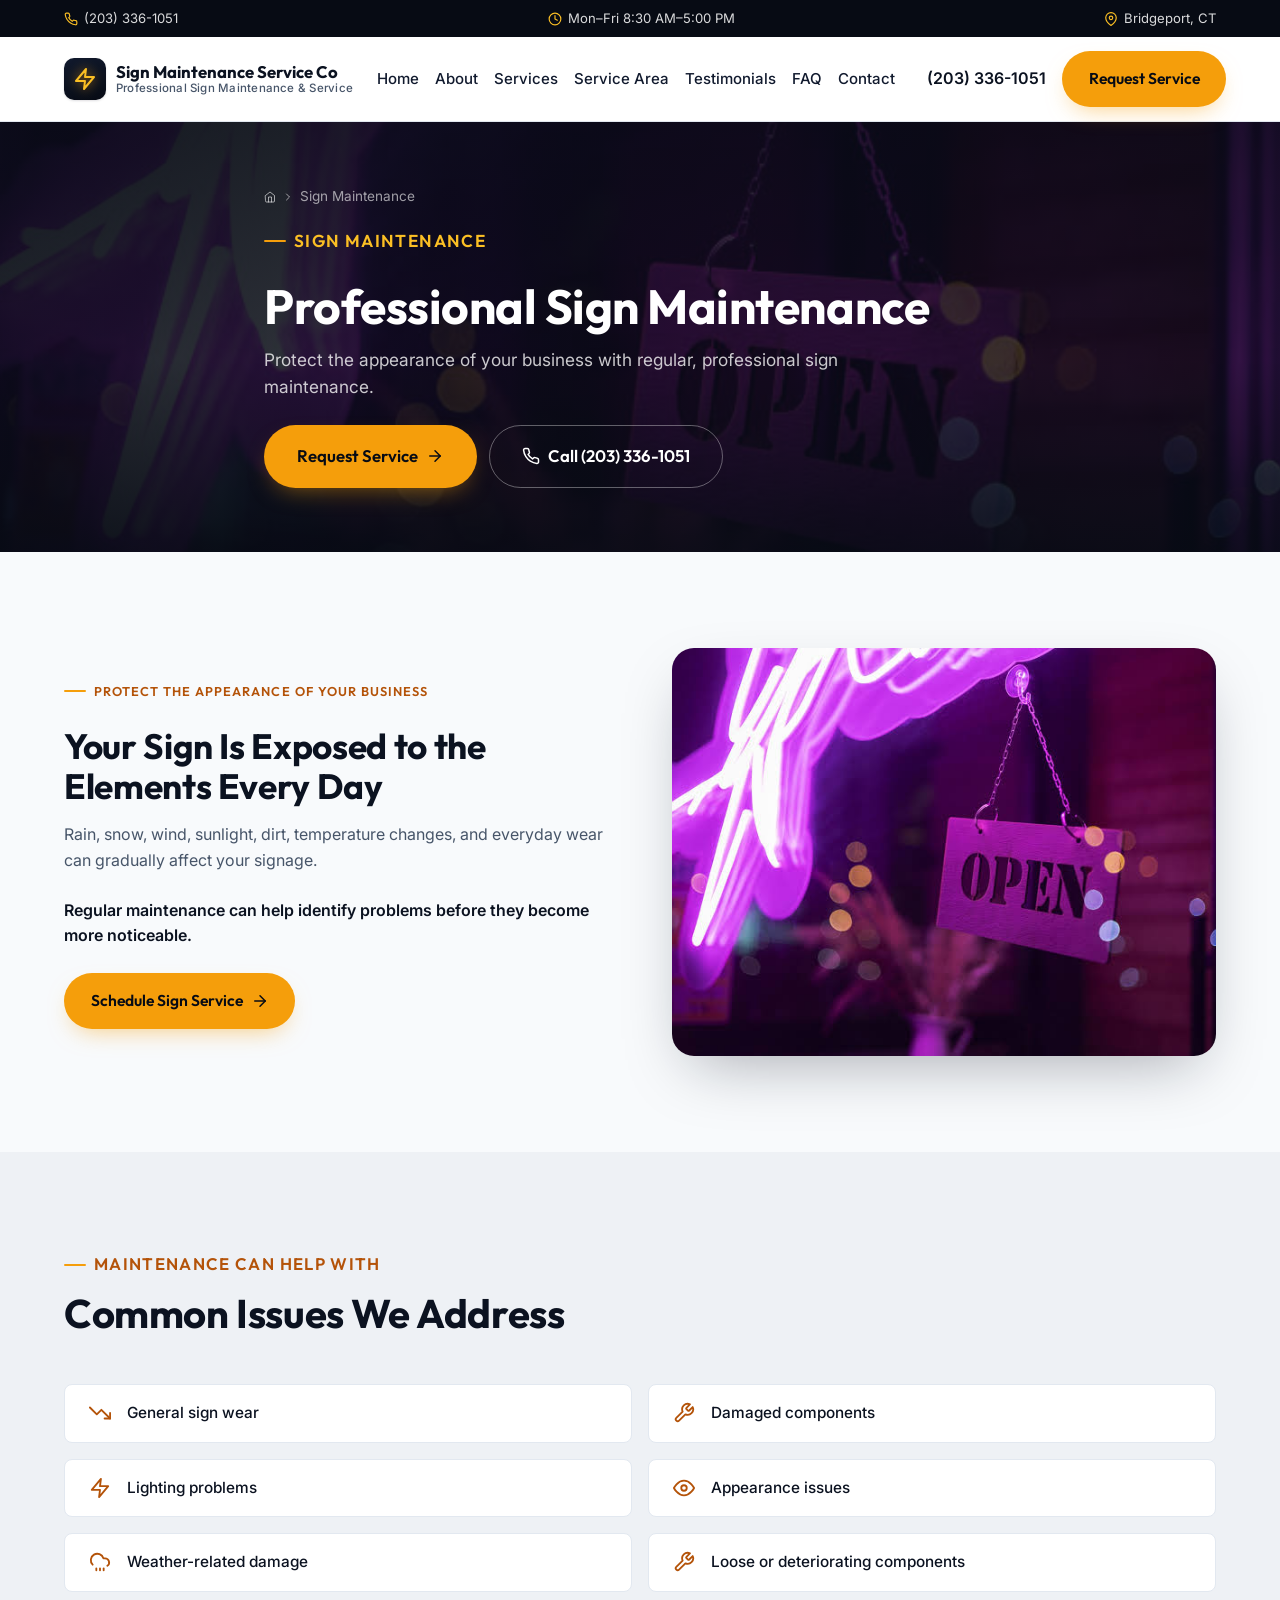
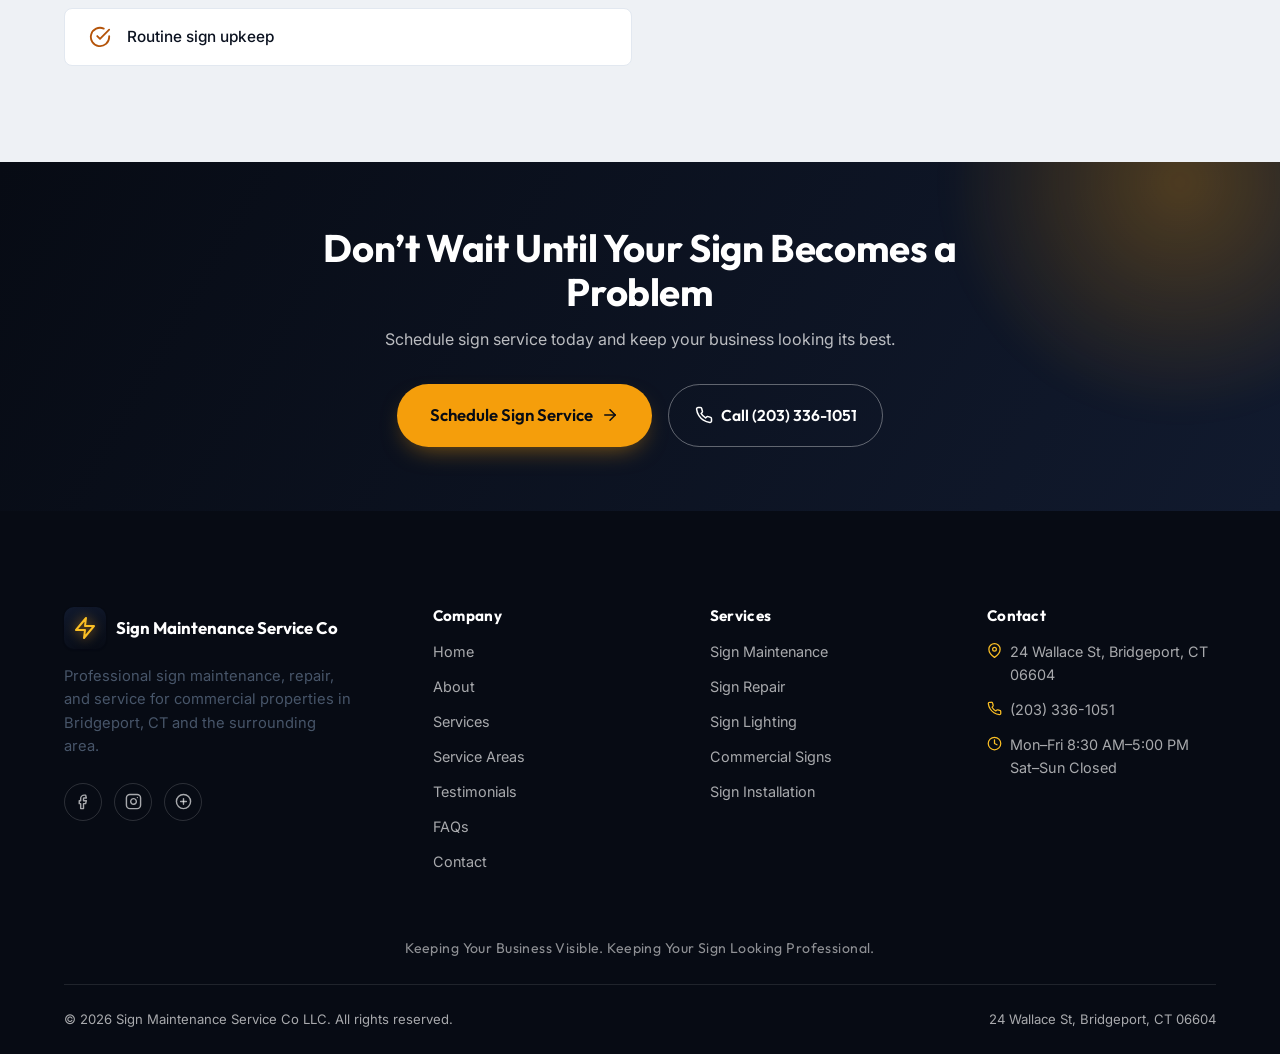
==== commit 2479f3c6: "Replace storefront image with new night sign photo Co-Authored-By: Claude Sonnet 5 <noreply@anthropi" ====
--- a/sign-maintenance.html
+++ b/sign-maintenance.html
@@ -9,7 +9,7 @@
   <meta property="og:type" content="website" />
   <meta property="og:title" content="Sign Maintenance Bridgeport CT | Sign Maintenance Service Co LLC" />
   <meta property="og:description" content="Professional sign maintenance in Bridgeport, CT. Routine upkeep that helps prevent wear, lighting problems, and weather damage before they become bigger issues." />
-  <meta property="og:image" content="images/storefront-night.jpg" />
+  <meta property="og:image" content="images/storefront.jpeg" />
   <meta name="theme-color" content="#0b1220" />
   <link rel="icon" href="data:image/svg+xml,%3Csvg xmlns='http://www.w3.org/2000/svg' viewBox='0 0 24 24'%3E%3Crect width='24' height='24' rx='6' fill='%230b1220'/%3E%3Cpath d='M8 15l3-8 3 8M9 12.5h4' stroke='%23f59e0b' stroke-width='1.8' fill='none' stroke-linecap='round' stroke-linejoin='round'/%3E%3C/svg%3E" />
   <link rel="preconnect" href="https://fonts.googleapis.com" />
@@ -92,7 +92,7 @@
 
   <main id="main">
     <section class="page-banner">
-      <div class="page-banner__bg" style="background-image:url('images/storefront-night.jpg')"></div>
+      <div class="page-banner__bg" style="background-image:url('images/storefront.jpeg')"></div>
       <div class="container">
         <div class="breadcrumb">
           <a href="index.html"><svg viewBox="0 0 24 24" fill="none" stroke="currentColor" stroke-width="2" stroke-linecap="round" stroke-linejoin="round" aria-hidden="true"><path d="M3 9l9-7 9 7v11a2 2 0 0 1-2 2H5a2 2 0 0 1-2-2z"/><polyline points="9 22 9 12 15 12 15 22"/></svg></a>
@@ -118,7 +118,7 @@
             <a class="btn btn-primary" href="contact.html">Schedule Sign Service <svg viewBox="0 0 24 24" fill="none" stroke="currentColor" stroke-width="2" stroke-linecap="round" stroke-linejoin="round" aria-hidden="true"><line x1="5" y1="12" x2="19" y2="12"/><polyline points="12 5 19 12 12 19"/></svg></a>
           </div>
           <div class="split__media">
-            <img src="images/storefront-night.jpg" alt="Business signage visible after dark" loading="lazy" width="900" height="675" />
+            <img src="images/storefront.jpeg" alt="Business signage visible after dark" loading="lazy" width="900" height="600" />
           </div>
         </div>
       </div>
